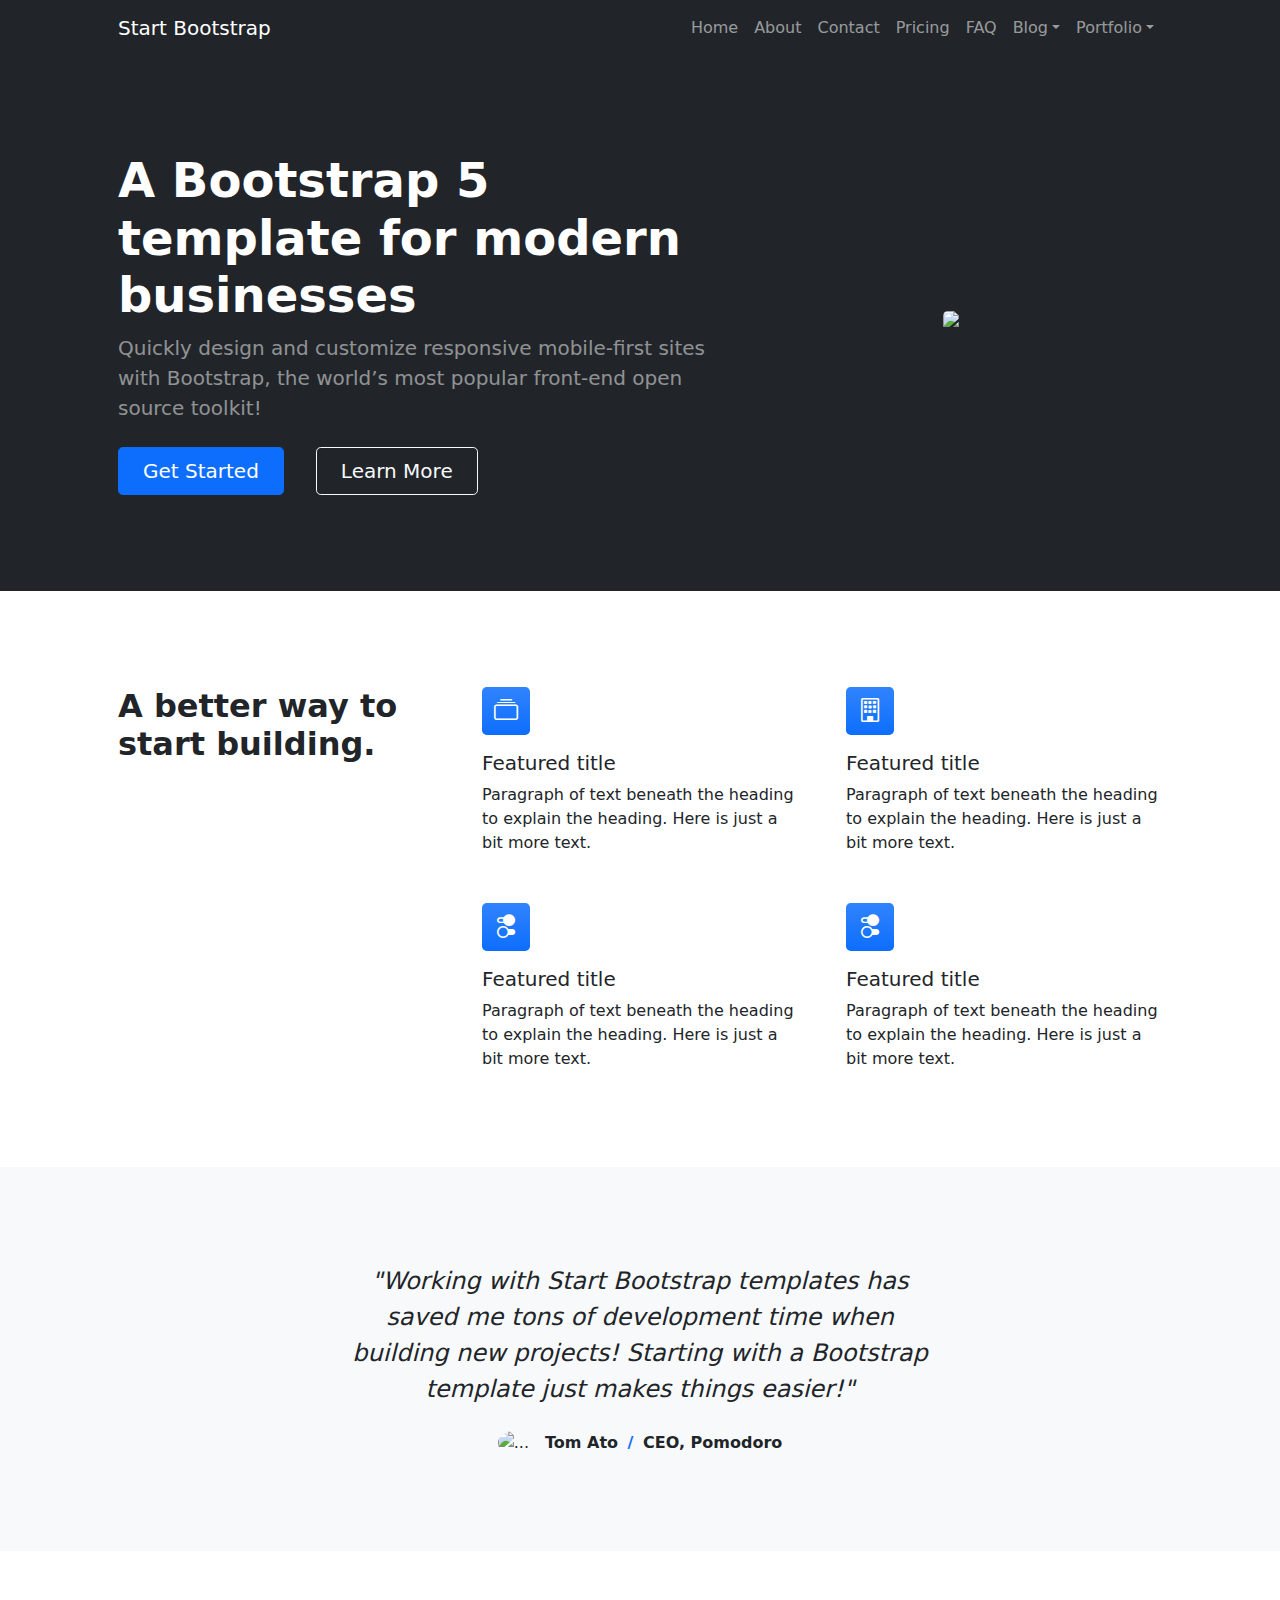
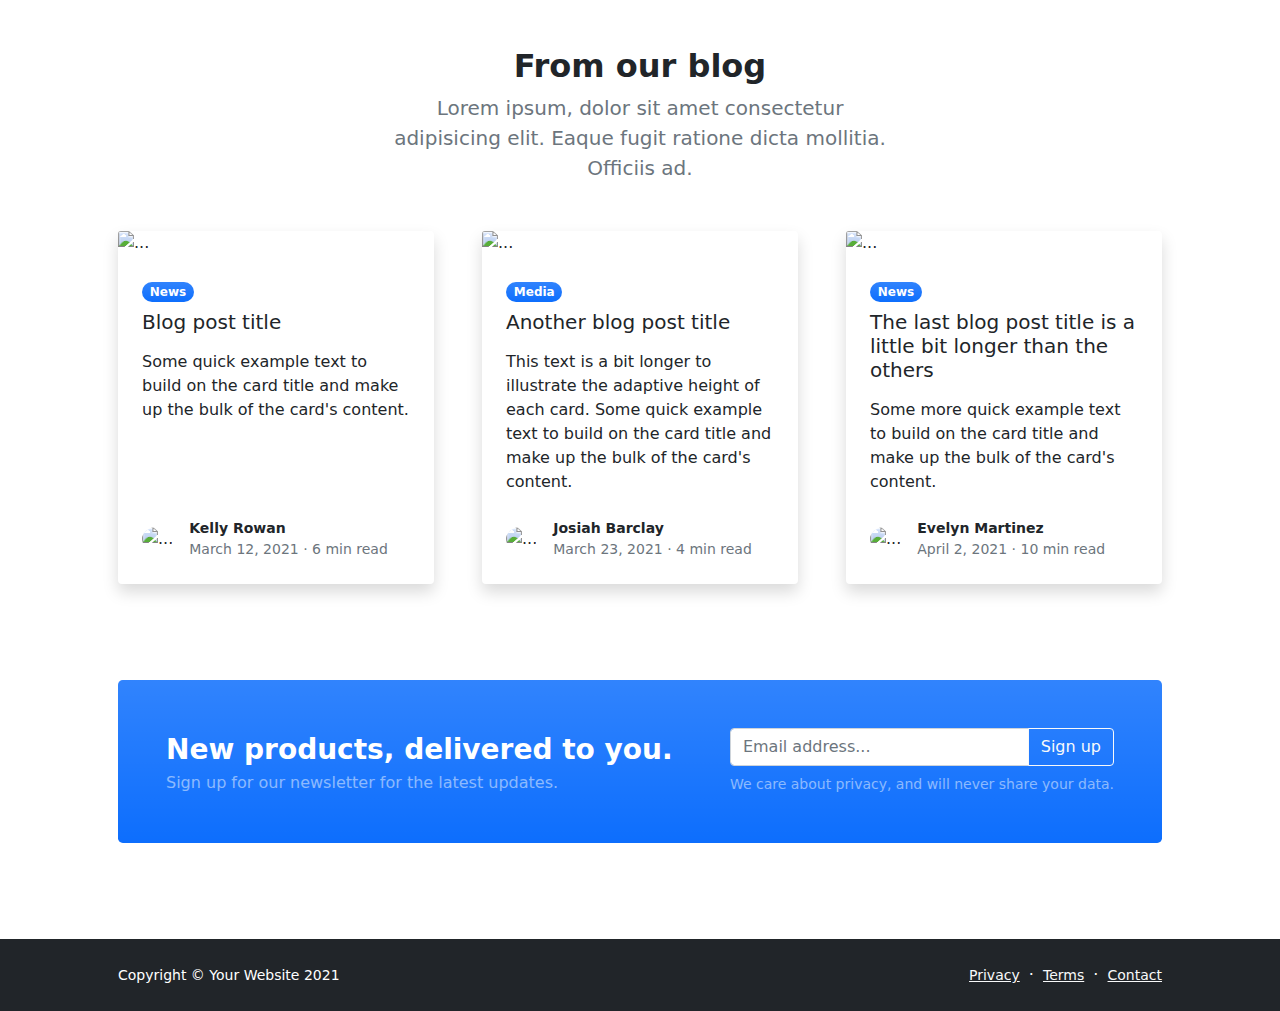
==== index.html @ 12913e3a "Testing Template" ====
<!DOCTYPE html>
<html lang="en">
    <head>
        <meta charset="utf-8" />
        <meta name="viewport" content="width=device-width, initial-scale=1, shrink-to-fit=no" />
        <meta name="description" content="" />
        <meta name="author" content="" />
        <title>Modern Business - Start Bootstrap Template</title>
        <!-- Favicon-->
        <link rel="icon" type="image/x-icon" href="assets/favicon.ico" />
        <!-- Bootstrap icons-->
        <link href="https://cdn.jsdelivr.net/npm/bootstrap-icons@1.5.0/font/bootstrap-icons.css" rel="stylesheet" />
        <!-- Core theme CSS (includes Bootstrap)-->
        <link href="css/styles.css" rel="stylesheet" />
    </head>
    <body class="d-flex flex-column h-100">
        <main class="flex-shrink-0">
            <!-- Navigation-->
            <nav class="navbar navbar-expand-lg navbar-dark bg-dark">
                <div class="container px-5">
                    <a class="navbar-brand" href="index.html">Start Bootstrap</a>
                    <button class="navbar-toggler" type="button" data-bs-toggle="collapse" data-bs-target="#navbarSupportedContent" aria-controls="navbarSupportedContent" aria-expanded="false" aria-label="Toggle navigation"><span class="navbar-toggler-icon"></span></button>
                    <div class="collapse navbar-collapse" id="navbarSupportedContent">
                        <ul class="navbar-nav ms-auto mb-2 mb-lg-0">
                            <li class="nav-item"><a class="nav-link" href="index.html">Home</a></li>
                            <li class="nav-item"><a class="nav-link" href="about.html">About</a></li>
                            <li class="nav-item"><a class="nav-link" href="contact.html">Contact</a></li>
                            <li class="nav-item"><a class="nav-link" href="pricing.html">Pricing</a></li>
                            <li class="nav-item"><a class="nav-link" href="faq.html">FAQ</a></li>
                            <li class="nav-item dropdown">
                                <a class="nav-link dropdown-toggle" id="navbarDropdownBlog" href="#" role="button" data-bs-toggle="dropdown" aria-expanded="false">Blog</a>
                                <ul class="dropdown-menu dropdown-menu-end" aria-labelledby="navbarDropdownBlog">
                                    <li><a class="dropdown-item" href="blog-home.html">Blog Home</a></li>
                                    <li><a class="dropdown-item" href="blog-post.html">Blog Post</a></li>
                                </ul>
                            </li>
                            <li class="nav-item dropdown">
                                <a class="nav-link dropdown-toggle" id="navbarDropdownPortfolio" href="#" role="button" data-bs-toggle="dropdown" aria-expanded="false">Portfolio</a>
                                <ul class="dropdown-menu dropdown-menu-end" aria-labelledby="navbarDropdownPortfolio">
                                    <li><a class="dropdown-item" href="portfolio-overview.html">Portfolio Overview</a></li>
                                    <li><a class="dropdown-item" href="portfolio-item.html">Portfolio Item</a></li>
                                </ul>
                            </li>
                        </ul>
                    </div>
                </div>
            </nav>
            <!-- Header-->
            <header class="bg-dark py-5">
                <div class="container px-5">
                    <div class="row gx-5 align-items-center justify-content-center">
                        <div class="col-lg-8 col-xl-7 col-xxl-6">
                            <div class="my-5 text-center text-xl-start">
                                <h1 class="display-5 fw-bolder text-white mb-2">A Bootstrap 5 template for modern businesses</h1>
                                <p class="lead fw-normal text-white-50 mb-4">Quickly design and customize responsive mobile-first sites with Bootstrap, the world’s most popular front-end open source toolkit!</p>
                                <div class="d-grid gap-3 d-sm-flex justify-content-sm-center justify-content-xl-start">
                                    <a class="btn btn-primary btn-lg px-4 me-sm-3" href="#features">Get Started</a>
                                    <a class="btn btn-outline-light btn-lg px-4" href="#!">Learn More</a>
                                </div>
                            </div>
                        </div>
                        <div class="col-xl-5 col-xxl-6 d-none d-xl-block text-center"><img class="img-fluid rounded-3 my-5" src="https://dummyimage.com/600x400/343a40/6c757d" alt="..." /></div>
                    </div>
                </div>
            </header>
            <!-- Features section-->
            <section class="py-5" id="features">
                <div class="container px-5 my-5">
                    <div class="row gx-5">
                        <div class="col-lg-4 mb-5 mb-lg-0"><h2 class="fw-bolder mb-0">A better way to start building.</h2></div>
                        <div class="col-lg-8">
                            <div class="row gx-5 row-cols-1 row-cols-md-2">
                                <div class="col mb-5 h-100">
                                    <div class="feature bg-primary bg-gradient text-white rounded-3 mb-3"><i class="bi bi-collection"></i></div>
                                    <h2 class="h5">Featured title</h2>
                                    <p class="mb-0">Paragraph of text beneath the heading to explain the heading. Here is just a bit more text.</p>
                                </div>
                                <div class="col mb-5 h-100">
                                    <div class="feature bg-primary bg-gradient text-white rounded-3 mb-3"><i class="bi bi-building"></i></div>
                                    <h2 class="h5">Featured title</h2>
                                    <p class="mb-0">Paragraph of text beneath the heading to explain the heading. Here is just a bit more text.</p>
                                </div>
                                <div class="col mb-5 mb-md-0 h-100">
                                    <div class="feature bg-primary bg-gradient text-white rounded-3 mb-3"><i class="bi bi-toggles2"></i></div>
                                    <h2 class="h5">Featured title</h2>
                                    <p class="mb-0">Paragraph of text beneath the heading to explain the heading. Here is just a bit more text.</p>
                                </div>
                                <div class="col h-100">
                                    <div class="feature bg-primary bg-gradient text-white rounded-3 mb-3"><i class="bi bi-toggles2"></i></div>
                                    <h2 class="h5">Featured title</h2>
                                    <p class="mb-0">Paragraph of text beneath the heading to explain the heading. Here is just a bit more text.</p>
                                </div>
                            </div>
                        </div>
                    </div>
                </div>
            </section>
            <!-- Testimonial section-->
            <div class="py-5 bg-light">
                <div class="container px-5 my-5">
                    <div class="row gx-5 justify-content-center">
                        <div class="col-lg-10 col-xl-7">
                            <div class="text-center">
                                <div class="fs-4 mb-4 fst-italic">"Working with Start Bootstrap templates has saved me tons of development time when building new projects! Starting with a Bootstrap template just makes things easier!"</div>
                                <div class="d-flex align-items-center justify-content-center">
                                    <img class="rounded-circle me-3" src="https://dummyimage.com/40x40/ced4da/6c757d" alt="..." />
                                    <div class="fw-bold">
                                        Tom Ato
                                        <span class="fw-bold text-primary mx-1">/</span>
                                        CEO, Pomodoro
                                    </div>
                                </div>
                            </div>
                        </div>
                    </div>
                </div>
            </div>
            <!-- Blog preview section-->
            <section class="py-5">
                <div class="container px-5 my-5">
                    <div class="row gx-5 justify-content-center">
                        <div class="col-lg-8 col-xl-6">
                            <div class="text-center">
                                <h2 class="fw-bolder">From our blog</h2>
                                <p class="lead fw-normal text-muted mb-5">Lorem ipsum, dolor sit amet consectetur adipisicing elit. Eaque fugit ratione dicta mollitia. Officiis ad.</p>
                            </div>
                        </div>
                    </div>
                    <div class="row gx-5">
                        <div class="col-lg-4 mb-5">
                            <div class="card h-100 shadow border-0">
                                <img class="card-img-top" src="https://dummyimage.com/600x350/ced4da/6c757d" alt="..." />
                                <div class="card-body p-4">
                                    <div class="badge bg-primary bg-gradient rounded-pill mb-2">News</div>
                                    <a class="text-decoration-none link-dark stretched-link" href="#!"><h5 class="card-title mb-3">Blog post title</h5></a>
                                    <p class="card-text mb-0">Some quick example text to build on the card title and make up the bulk of the card's content.</p>
                                </div>
                                <div class="card-footer p-4 pt-0 bg-transparent border-top-0">
                                    <div class="d-flex align-items-end justify-content-between">
                                        <div class="d-flex align-items-center">
                                            <img class="rounded-circle me-3" src="https://dummyimage.com/40x40/ced4da/6c757d" alt="..." />
                                            <div class="small">
                                                <div class="fw-bold">Kelly Rowan</div>
                                                <div class="text-muted">March 12, 2021 &middot; 6 min read</div>
                                            </div>
                                        </div>
                                    </div>
                                </div>
                            </div>
                        </div>
                        <div class="col-lg-4 mb-5">
                            <div class="card h-100 shadow border-0">
                                <img class="card-img-top" src="https://dummyimage.com/600x350/adb5bd/495057" alt="..." />
                                <div class="card-body p-4">
                                    <div class="badge bg-primary bg-gradient rounded-pill mb-2">Media</div>
                                    <a class="text-decoration-none link-dark stretched-link" href="#!"><h5 class="card-title mb-3">Another blog post title</h5></a>
                                    <p class="card-text mb-0">This text is a bit longer to illustrate the adaptive height of each card. Some quick example text to build on the card title and make up the bulk of the card's content.</p>
                                </div>
                                <div class="card-footer p-4 pt-0 bg-transparent border-top-0">
                                    <div class="d-flex align-items-end justify-content-between">
                                        <div class="d-flex align-items-center">
                                            <img class="rounded-circle me-3" src="https://dummyimage.com/40x40/ced4da/6c757d" alt="..." />
                                            <div class="small">
                                                <div class="fw-bold">Josiah Barclay</div>
                                                <div class="text-muted">March 23, 2021 &middot; 4 min read</div>
                                            </div>
                                        </div>
                                    </div>
                                </div>
                            </div>
                        </div>
                        <div class="col-lg-4 mb-5">
                            <div class="card h-100 shadow border-0">
                                <img class="card-img-top" src="https://dummyimage.com/600x350/6c757d/343a40" alt="..." />
                                <div class="card-body p-4">
                                    <div class="badge bg-primary bg-gradient rounded-pill mb-2">News</div>
                                    <a class="text-decoration-none link-dark stretched-link" href="#!"><h5 class="card-title mb-3">The last blog post title is a little bit longer than the others</h5></a>
                                    <p class="card-text mb-0">Some more quick example text to build on the card title and make up the bulk of the card's content.</p>
                                </div>
                                <div class="card-footer p-4 pt-0 bg-transparent border-top-0">
                                    <div class="d-flex align-items-end justify-content-between">
                                        <div class="d-flex align-items-center">
                                            <img class="rounded-circle me-3" src="https://dummyimage.com/40x40/ced4da/6c757d" alt="..." />
                                            <div class="small">
                                                <div class="fw-bold">Evelyn Martinez</div>
                                                <div class="text-muted">April 2, 2021 &middot; 10 min read</div>
                                            </div>
                                        </div>
                                    </div>
                                </div>
                            </div>
                        </div>
                    </div>
                    <!-- Call to action-->
                    <aside class="bg-primary bg-gradient rounded-3 p-4 p-sm-5 mt-5">
                        <div class="d-flex align-items-center justify-content-between flex-column flex-xl-row text-center text-xl-start">
                            <div class="mb-4 mb-xl-0">
                                <div class="fs-3 fw-bold text-white">New products, delivered to you.</div>
                                <div class="text-white-50">Sign up for our newsletter for the latest updates.</div>
                            </div>
                            <div class="ms-xl-4">
                                <div class="input-group mb-2">
                                    <input class="form-control" type="text" placeholder="Email address..." aria-label="Email address..." aria-describedby="button-newsletter" />
                                    <button class="btn btn-outline-light" id="button-newsletter" type="button">Sign up</button>
                                </div>
                                <div class="small text-white-50">We care about privacy, and will never share your data.</div>
                            </div>
                        </div>
                    </aside>
                </div>
            </section>
        </main>
        <!-- Footer-->
        <footer class="bg-dark py-4 mt-auto">
            <div class="container px-5">
                <div class="row align-items-center justify-content-between flex-column flex-sm-row">
                    <div class="col-auto"><div class="small m-0 text-white">Copyright &copy; Your Website 2021</div></div>
                    <div class="col-auto">
                        <a class="link-light small" href="#!">Privacy</a>
                        <span class="text-white mx-1">&middot;</span>
                        <a class="link-light small" href="#!">Terms</a>
                        <span class="text-white mx-1">&middot;</span>
                        <a class="link-light small" href="#!">Contact</a>
                    </div>
                </div>
            </div>
        </footer>
        <!-- Bootstrap core JS-->
        <script src="https://cdn.jsdelivr.net/npm/bootstrap@5.1.3/dist/js/bootstrap.bundle.min.js"></script>
        <!-- Core theme JS-->
        <script src="js/scripts.js"></script>
    </body>
</html>
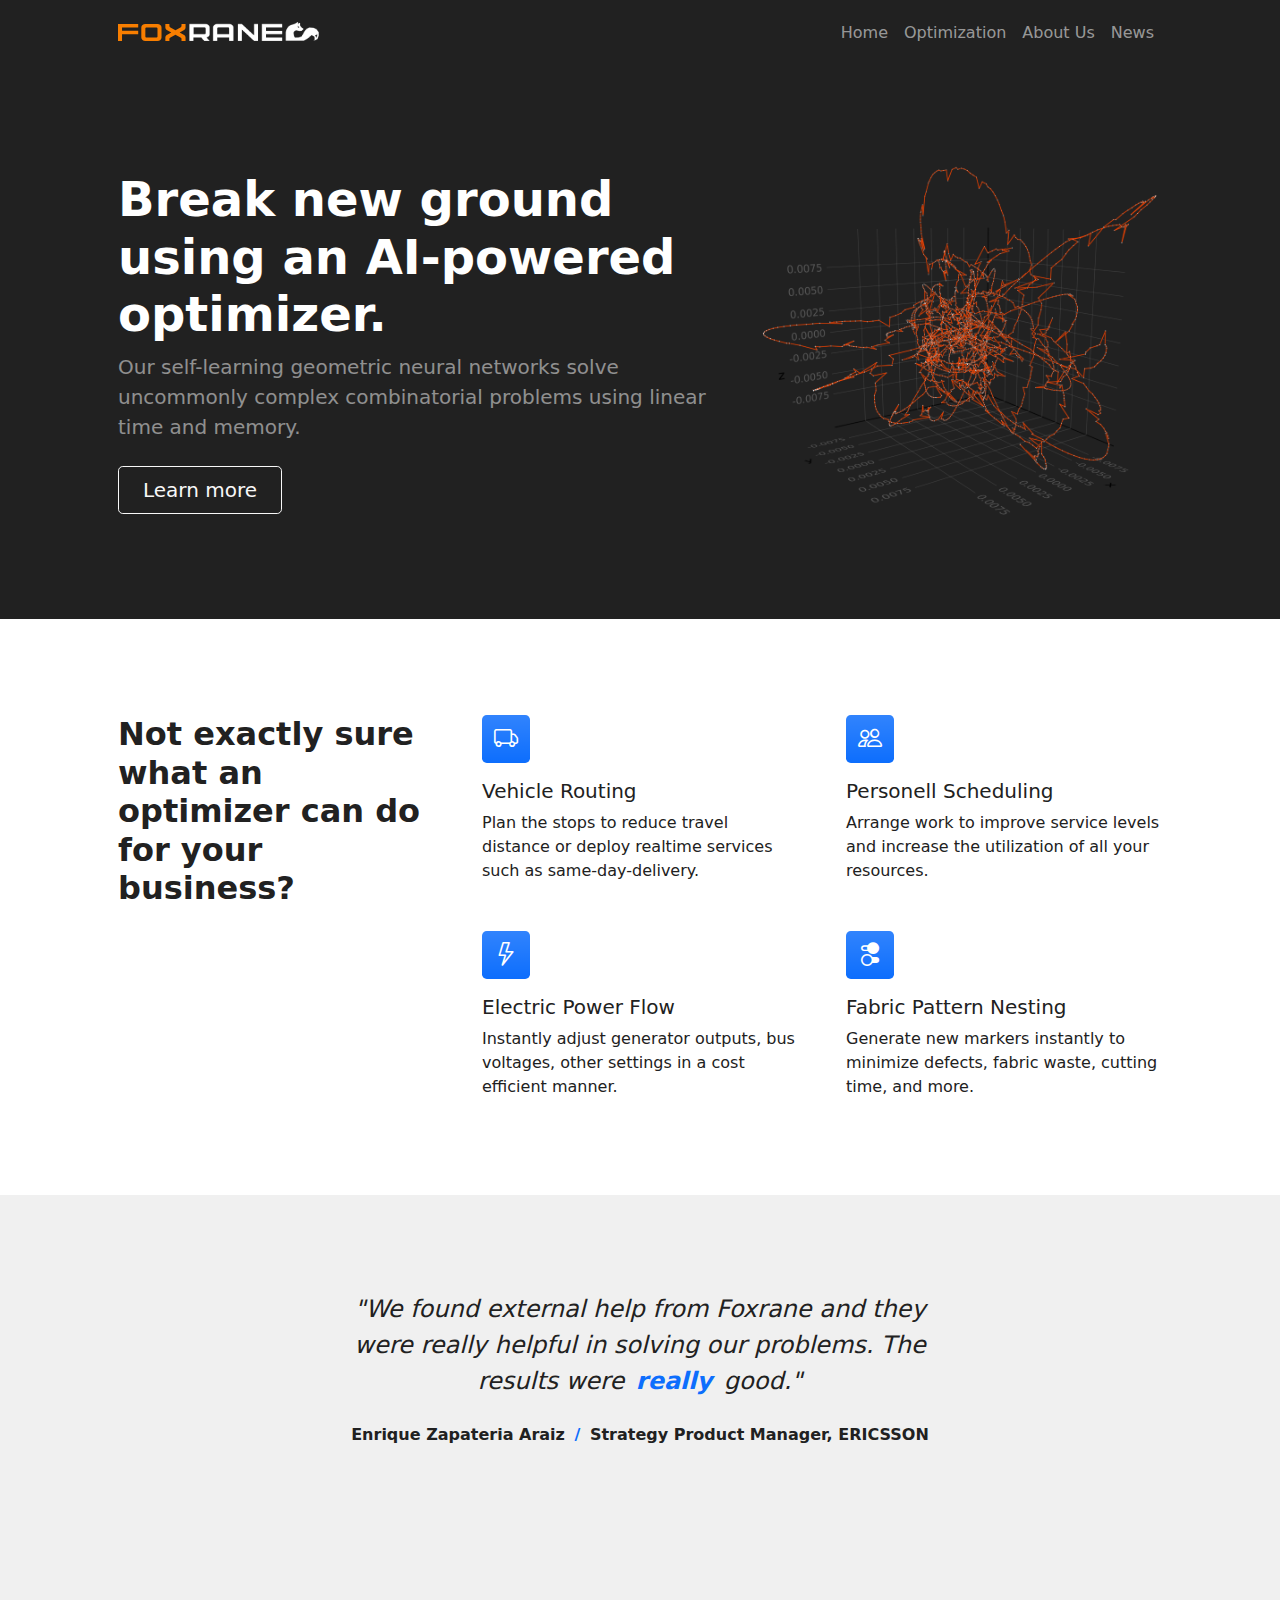
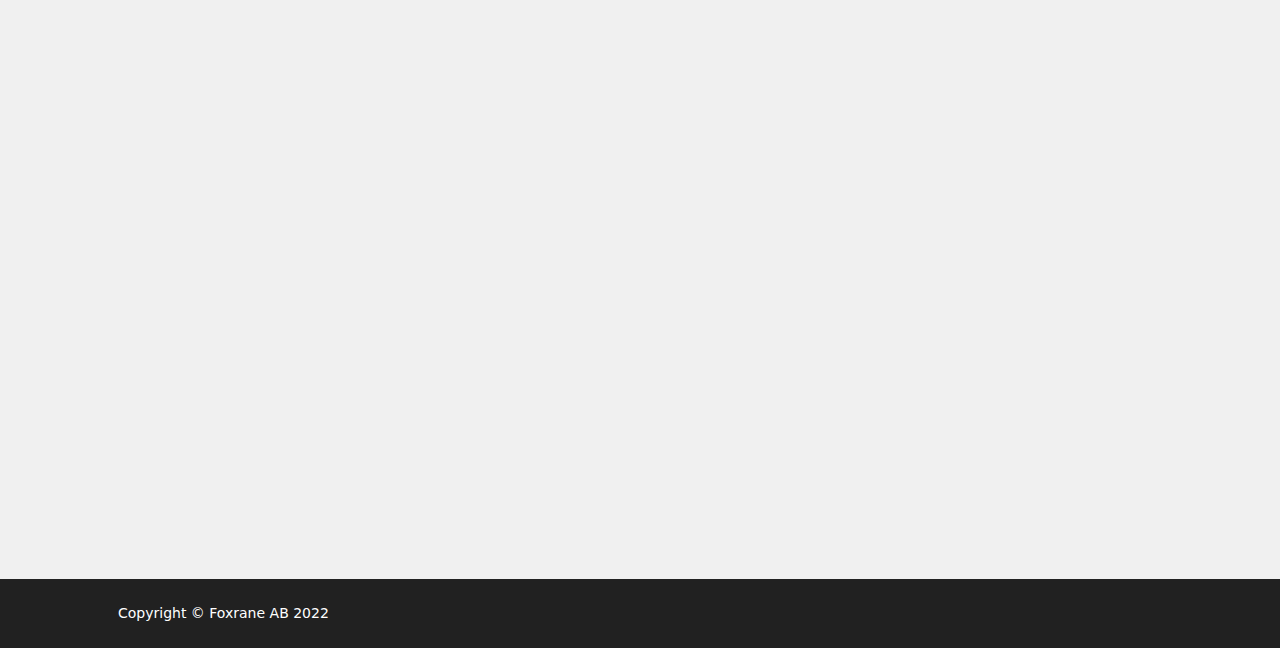
==== commit dc1c8c92: "Initial design" ====
--- a/index.html
+++ b/index.html
@@ -5,9 +5,9 @@
         <meta name="viewport" content="width=device-width, initial-scale=1, shrink-to-fit=no" />
         <meta name="description" content="" />
         <meta name="author" content="" />
-        <title>Modern Business - Start Bootstrap Template</title>
+        <title>Foxrane</title>
         <!-- Favicon-->
-        <link rel="icon" type="image/x-icon" href="assets/favicon.ico" />
+        <link rel="icon" type="image/x-icon" href="assets/favicon.png" />
         <!-- Bootstrap icons-->
         <link href="https://cdn.jsdelivr.net/npm/bootstrap-icons@1.5.0/font/bootstrap-icons.css" rel="stylesheet" />
         <!-- Core theme CSS (includes Bootstrap)-->
@@ -18,29 +18,17 @@
             <!-- Navigation-->
             <nav class="navbar navbar-expand-lg navbar-dark bg-dark">
                 <div class="container px-5">
-                    <a class="navbar-brand" href="index.html">Start Bootstrap</a>
+                    <a class="navbar-brand" href="index.html">
+                        <img src="assets/logo6.svg" height="40px" alt="..."/>
+                    </a>
+                    
                     <button class="navbar-toggler" type="button" data-bs-toggle="collapse" data-bs-target="#navbarSupportedContent" aria-controls="navbarSupportedContent" aria-expanded="false" aria-label="Toggle navigation"><span class="navbar-toggler-icon"></span></button>
                     <div class="collapse navbar-collapse" id="navbarSupportedContent">
                         <ul class="navbar-nav ms-auto mb-2 mb-lg-0">
                             <li class="nav-item"><a class="nav-link" href="index.html">Home</a></li>
-                            <li class="nav-item"><a class="nav-link" href="about.html">About</a></li>
-                            <li class="nav-item"><a class="nav-link" href="contact.html">Contact</a></li>
-                            <li class="nav-item"><a class="nav-link" href="pricing.html">Pricing</a></li>
-                            <li class="nav-item"><a class="nav-link" href="faq.html">FAQ</a></li>
-                            <li class="nav-item dropdown">
-                                <a class="nav-link dropdown-toggle" id="navbarDropdownBlog" href="#" role="button" data-bs-toggle="dropdown" aria-expanded="false">Blog</a>
-                                <ul class="dropdown-menu dropdown-menu-end" aria-labelledby="navbarDropdownBlog">
-                                    <li><a class="dropdown-item" href="blog-home.html">Blog Home</a></li>
-                                    <li><a class="dropdown-item" href="blog-post.html">Blog Post</a></li>
-                                </ul>
-                            </li>
-                            <li class="nav-item dropdown">
-                                <a class="nav-link dropdown-toggle" id="navbarDropdownPortfolio" href="#" role="button" data-bs-toggle="dropdown" aria-expanded="false">Portfolio</a>
-                                <ul class="dropdown-menu dropdown-menu-end" aria-labelledby="navbarDropdownPortfolio">
-                                    <li><a class="dropdown-item" href="portfolio-overview.html">Portfolio Overview</a></li>
-                                    <li><a class="dropdown-item" href="portfolio-item.html">Portfolio Item</a></li>
-                                </ul>
-                            </li>
+                            <li class="nav-item"><a class="nav-link" href="9tail.html">Optimization</a></li>
+                            <li class="nav-item"><a class="nav-link" href="about.html">About Us</a></li>
+                            <li class="nav-item"><a class="nav-link" href="https://www.linkedin.com/company/37467171">News</a></li>
                         </ul>
                     </div>
                 </div>
@@ -51,15 +39,16 @@
                     <div class="row gx-5 align-items-center justify-content-center">
                         <div class="col-lg-8 col-xl-7 col-xxl-6">
                             <div class="my-5 text-center text-xl-start">
-                                <h1 class="display-5 fw-bolder text-white mb-2">A Bootstrap 5 template for modern businesses</h1>
-                                <p class="lead fw-normal text-white-50 mb-4">Quickly design and customize responsive mobile-first sites with Bootstrap, the world’s most popular front-end open source toolkit!</p>
+                                <h1 class="display-5 fw-bolder text-white mb-2">Break new ground using an AI-powered optimizer.</h1>
+                                <p class="lead fw-normal text-white-50 mb-4">Our self-learning geometric neural networks solve uncommonly complex combinatorial problems using linear time and memory.</p>
                                 <div class="d-grid gap-3 d-sm-flex justify-content-sm-center justify-content-xl-start">
-                                    <a class="btn btn-primary btn-lg px-4 me-sm-3" href="#features">Get Started</a>
-                                    <a class="btn btn-outline-light btn-lg px-4" href="#!">Learn More</a>
+                                    <a class="btn btn-outline-light btn-lg px-4" href="9tail.html">Learn more</a>
                                 </div>
                             </div>
                         </div>
-                        <div class="col-xl-5 col-xxl-6 d-none d-xl-block text-center"><img class="img-fluid rounded-3 my-5" src="https://dummyimage.com/600x400/343a40/6c757d" alt="..." /></div>
+                        <div class="col-xl-5 col-xxl-6 d-none d-xl-block text-center">
+                            <img class="img-fluid rounded-3 my-5" src="assets/complexity.png" height="256px" alt="..." />
+                        </div>
                     </div>
                 </div>
             </header>
@@ -67,28 +56,28 @@
             <section class="py-5" id="features">
                 <div class="container px-5 my-5">
                     <div class="row gx-5">
-                        <div class="col-lg-4 mb-5 mb-lg-0"><h2 class="fw-bolder mb-0">A better way to start building.</h2></div>
+                        <div class="col-lg-4 mb-5 mb-lg-0"><h2 class="fw-bolder mb-0">Not exactly sure what an optimizer can do for your business?<h2></div>
                         <div class="col-lg-8">
                             <div class="row gx-5 row-cols-1 row-cols-md-2">
                                 <div class="col mb-5 h-100">
-                                    <div class="feature bg-primary bg-gradient text-white rounded-3 mb-3"><i class="bi bi-collection"></i></div>
-                                    <h2 class="h5">Featured title</h2>
-                                    <p class="mb-0">Paragraph of text beneath the heading to explain the heading. Here is just a bit more text.</p>
+                                    <div class="feature bg-primary bg-gradient text-white rounded-3 mb-3"><i class="bi bi-truck"></i></div>
+                                    <h2 class="h5">Vehicle Routing</h2>
+                                    <p class="mb-0">Plan the stops to reduce travel distance or deploy realtime services such as same-day-delivery.</p>
                                 </div>
                                 <div class="col mb-5 h-100">
-                                    <div class="feature bg-primary bg-gradient text-white rounded-3 mb-3"><i class="bi bi-building"></i></div>
-                                    <h2 class="h5">Featured title</h2>
-                                    <p class="mb-0">Paragraph of text beneath the heading to explain the heading. Here is just a bit more text.</p>
+                                    <div class="feature bg-primary bg-gradient text-white rounded-3 mb-3"><i class="bi bi-people"></i></div>
+                                    <h2 class="h5">Personell Scheduling</h2>
+                                    <p class="mb-0">Arrange work to improve service levels and increase the utilization of all your resources.</p>
                                 </div>
                                 <div class="col mb-5 mb-md-0 h-100">
-                                    <div class="feature bg-primary bg-gradient text-white rounded-3 mb-3"><i class="bi bi-toggles2"></i></div>
-                                    <h2 class="h5">Featured title</h2>
-                                    <p class="mb-0">Paragraph of text beneath the heading to explain the heading. Here is just a bit more text.</p>
+                                    <div class="feature bg-primary bg-gradient text-white rounded-3 mb-3"><i class="bi bi-lightning"></i></div>
+                                    <h2 class="h5">Electric Power Flow</h2>
+                                    <p class="mb-0">Instantly adjust generator outputs, bus voltages, other settings in a cost efficient manner.</p>
                                 </div>
                                 <div class="col h-100">
                                     <div class="feature bg-primary bg-gradient text-white rounded-3 mb-3"><i class="bi bi-toggles2"></i></div>
-                                    <h2 class="h5">Featured title</h2>
-                                    <p class="mb-0">Paragraph of text beneath the heading to explain the heading. Here is just a bit more text.</p>
+                                    <h2 class="h5">Fabric Pattern Nesting</h2>
+                                    <p class="mb-0">Generate new markers instantly to minimize defects, fabric waste, cutting time, and more.</p>
                                 </div>
                             </div>
                         </div>
@@ -101,127 +90,37 @@
                     <div class="row gx-5 justify-content-center">
                         <div class="col-lg-10 col-xl-7">
                             <div class="text-center">
-                                <div class="fs-4 mb-4 fst-italic">"Working with Start Bootstrap templates has saved me tons of development time when building new projects! Starting with a Bootstrap template just makes things easier!"</div>
+                                <div class="fs-4 mb-4 fst-italic">"We found external help from Foxrane and they were really helpful in solving our problems. The results were <span class="fw-bold text-primary mx-1">really</span> good."</div>
                                 <div class="d-flex align-items-center justify-content-center">
-                                    <img class="rounded-circle me-3" src="https://dummyimage.com/40x40/ced4da/6c757d" alt="..." />
                                     <div class="fw-bold">
-                                        Tom Ato
+                                        Enrique Zapateria Araiz
                                         <span class="fw-bold text-primary mx-1">/</span>
-                                        CEO, Pomodoro
+                                        Strategy Product Manager, ERICSSON
                                     </div>
                                 </div>
                             </div>
                         </div>
                     </div>
                 </div>
-            </div>
-            <!-- Blog preview section-->
-            <section class="py-5">
-                <div class="container px-5 my-5">
-                    <div class="row gx-5 justify-content-center">
-                        <div class="col-lg-8 col-xl-6">
-                            <div class="text-center">
-                                <h2 class="fw-bolder">From our blog</h2>
-                                <p class="lead fw-normal text-muted mb-5">Lorem ipsum, dolor sit amet consectetur adipisicing elit. Eaque fugit ratione dicta mollitia. Officiis ad.</p>
+                <div class="container px-5 my-5" width="1300" height="700">
+                    <div class="row gx-5">
+                        <div class="col-12">
+                            <div class="video-container">
+                            <iframe class="video" width="1300" height="700" src="https://www.youtube.com/embed/iqvYiqx4Zuk" 
+                            title="YouTube video player" frameborder="0" 
+                            allow="accelerometer; autoplay; clipboard-write; encrypted-media; gyroscope; picture-in-picture" 
+                            allowfullscreen></iframe>
                             </div>
                         </div>
                     </div>
-                    <div class="row gx-5">
-                        <div class="col-lg-4 mb-5">
-                            <div class="card h-100 shadow border-0">
-                                <img class="card-img-top" src="https://dummyimage.com/600x350/ced4da/6c757d" alt="..." />
-                                <div class="card-body p-4">
-                                    <div class="badge bg-primary bg-gradient rounded-pill mb-2">News</div>
-                                    <a class="text-decoration-none link-dark stretched-link" href="#!"><h5 class="card-title mb-3">Blog post title</h5></a>
-                                    <p class="card-text mb-0">Some quick example text to build on the card title and make up the bulk of the card's content.</p>
-                                </div>
-                                <div class="card-footer p-4 pt-0 bg-transparent border-top-0">
-                                    <div class="d-flex align-items-end justify-content-between">
-                                        <div class="d-flex align-items-center">
-                                            <img class="rounded-circle me-3" src="https://dummyimage.com/40x40/ced4da/6c757d" alt="..." />
-                                            <div class="small">
-                                                <div class="fw-bold">Kelly Rowan</div>
-                                                <div class="text-muted">March 12, 2021 &middot; 6 min read</div>
-                                            </div>
-                                        </div>
-                                    </div>
-                                </div>
-                            </div>
-                        </div>
-                        <div class="col-lg-4 mb-5">
-                            <div class="card h-100 shadow border-0">
-                                <img class="card-img-top" src="https://dummyimage.com/600x350/adb5bd/495057" alt="..." />
-                                <div class="card-body p-4">
-                                    <div class="badge bg-primary bg-gradient rounded-pill mb-2">Media</div>
-                                    <a class="text-decoration-none link-dark stretched-link" href="#!"><h5 class="card-title mb-3">Another blog post title</h5></a>
-                                    <p class="card-text mb-0">This text is a bit longer to illustrate the adaptive height of each card. Some quick example text to build on the card title and make up the bulk of the card's content.</p>
-                                </div>
-                                <div class="card-footer p-4 pt-0 bg-transparent border-top-0">
-                                    <div class="d-flex align-items-end justify-content-between">
-                                        <div class="d-flex align-items-center">
-                                            <img class="rounded-circle me-3" src="https://dummyimage.com/40x40/ced4da/6c757d" alt="..." />
-                                            <div class="small">
-                                                <div class="fw-bold">Josiah Barclay</div>
-                                                <div class="text-muted">March 23, 2021 &middot; 4 min read</div>
-                                            </div>
-                                        </div>
-                                    </div>
-                                </div>
-                            </div>
-                        </div>
-                        <div class="col-lg-4 mb-5">
-                            <div class="card h-100 shadow border-0">
-                                <img class="card-img-top" src="https://dummyimage.com/600x350/6c757d/343a40" alt="..." />
-                                <div class="card-body p-4">
-                                    <div class="badge bg-primary bg-gradient rounded-pill mb-2">News</div>
-                                    <a class="text-decoration-none link-dark stretched-link" href="#!"><h5 class="card-title mb-3">The last blog post title is a little bit longer than the others</h5></a>
-                                    <p class="card-text mb-0">Some more quick example text to build on the card title and make up the bulk of the card's content.</p>
-                                </div>
-                                <div class="card-footer p-4 pt-0 bg-transparent border-top-0">
-                                    <div class="d-flex align-items-end justify-content-between">
-                                        <div class="d-flex align-items-center">
-                                            <img class="rounded-circle me-3" src="https://dummyimage.com/40x40/ced4da/6c757d" alt="..." />
-                                            <div class="small">
-                                                <div class="fw-bold">Evelyn Martinez</div>
-                                                <div class="text-muted">April 2, 2021 &middot; 10 min read</div>
-                                            </div>
-                                        </div>
-                                    </div>
-                                </div>
-                            </div>
-                        </div>
-                    </div>
-                    <!-- Call to action-->
-                    <aside class="bg-primary bg-gradient rounded-3 p-4 p-sm-5 mt-5">
-                        <div class="d-flex align-items-center justify-content-between flex-column flex-xl-row text-center text-xl-start">
-                            <div class="mb-4 mb-xl-0">
-                                <div class="fs-3 fw-bold text-white">New products, delivered to you.</div>
-                                <div class="text-white-50">Sign up for our newsletter for the latest updates.</div>
-                            </div>
-                            <div class="ms-xl-4">
-                                <div class="input-group mb-2">
-                                    <input class="form-control" type="text" placeholder="Email address..." aria-label="Email address..." aria-describedby="button-newsletter" />
-                                    <button class="btn btn-outline-light" id="button-newsletter" type="button">Sign up</button>
-                                </div>
-                                <div class="small text-white-50">We care about privacy, and will never share your data.</div>
-                            </div>
-                        </div>
-                    </aside>
                 </div>
-            </section>
+            </div>
         </main>
         <!-- Footer-->
         <footer class="bg-dark py-4 mt-auto">
             <div class="container px-5">
                 <div class="row align-items-center justify-content-between flex-column flex-sm-row">
-                    <div class="col-auto"><div class="small m-0 text-white">Copyright &copy; Your Website 2021</div></div>
-                    <div class="col-auto">
-                        <a class="link-light small" href="#!">Privacy</a>
-                        <span class="text-white mx-1">&middot;</span>
-                        <a class="link-light small" href="#!">Terms</a>
-                        <span class="text-white mx-1">&middot;</span>
-                        <a class="link-light small" href="#!">Contact</a>
-                    </div>
+                    <div class="col-auto"><div class="small m-0 text-white">Copyright &copy; Foxrane AB 2022</div></div>
                 </div>
             </div>
         </footer>
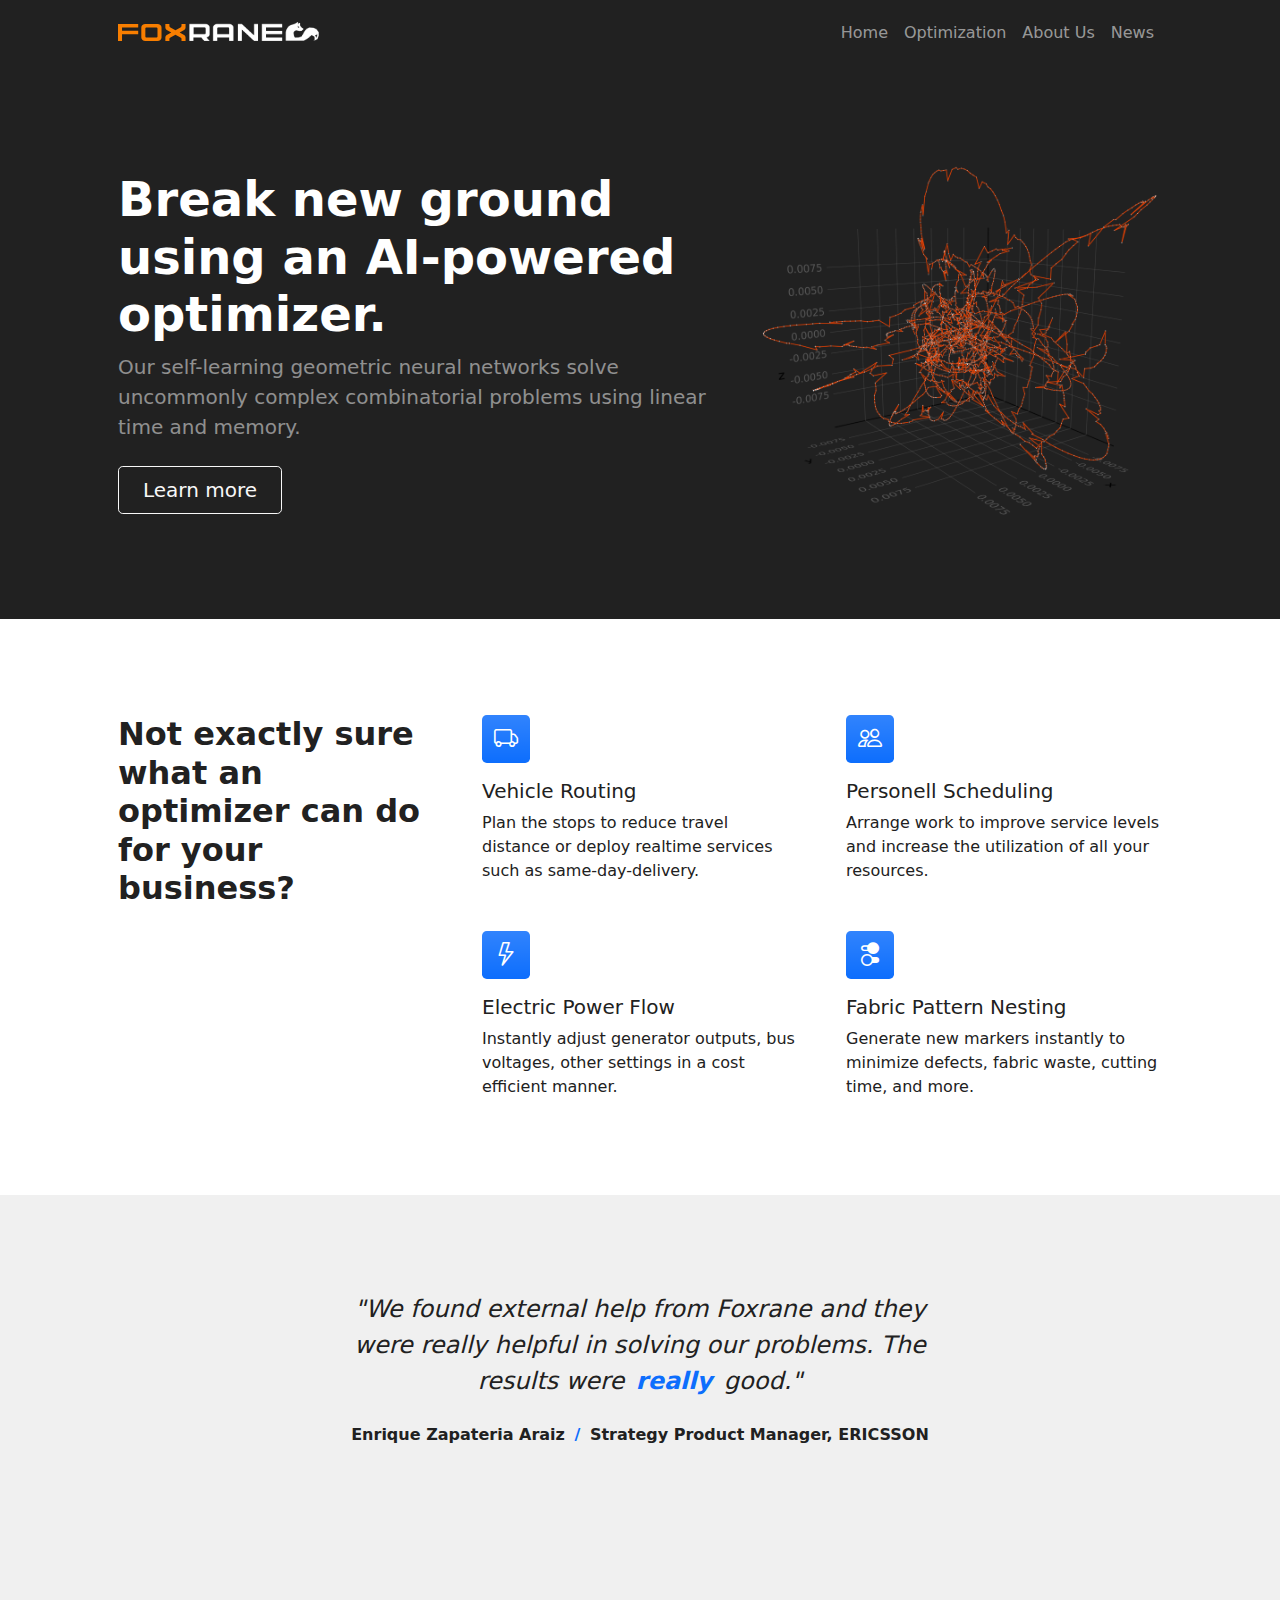
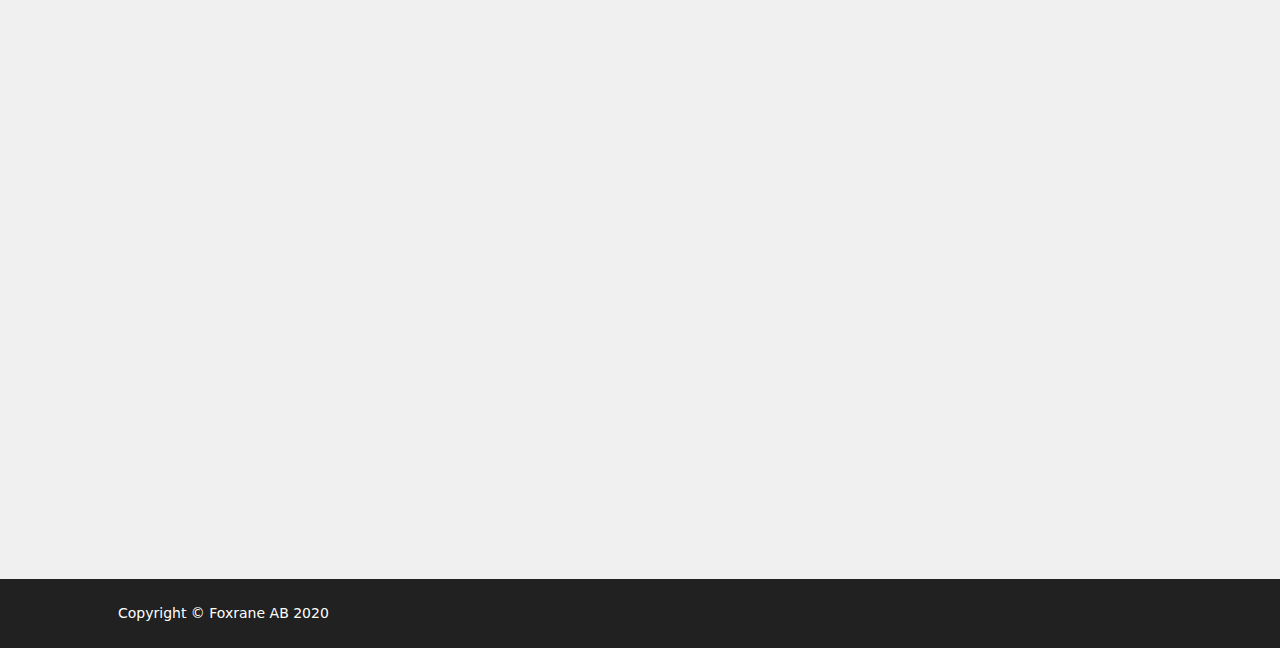
==== commit 8ff2725b: "Update index.html" ====
--- a/index.html
+++ b/index.html
@@ -120,7 +120,7 @@
         <footer class="bg-dark py-4 mt-auto">
             <div class="container px-5">
                 <div class="row align-items-center justify-content-between flex-column flex-sm-row">
-                    <div class="col-auto"><div class="small m-0 text-white">Copyright &copy; Foxrane AB 2022</div></div>
+                    <div class="col-auto"><div class="small m-0 text-white">Copyright &copy; Foxrane AB 2020</div></div>
                 </div>
             </div>
         </footer>
